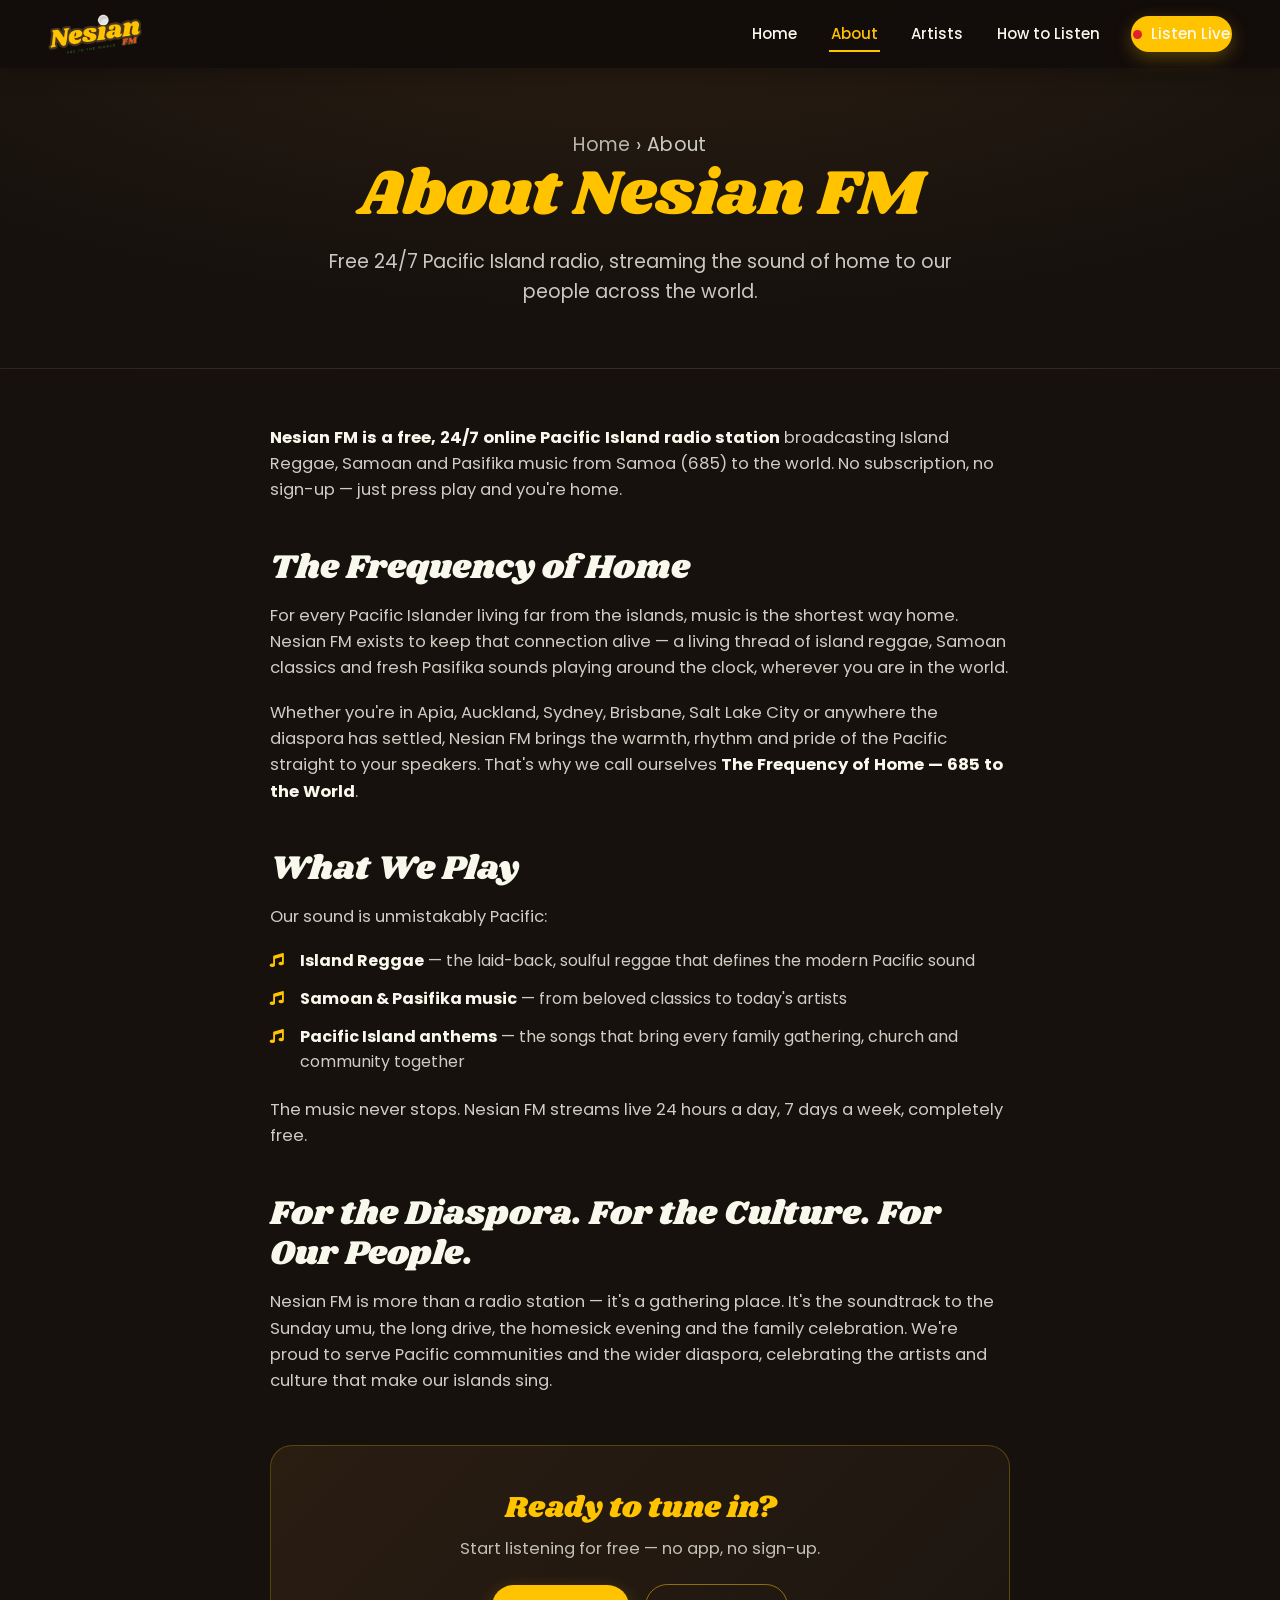
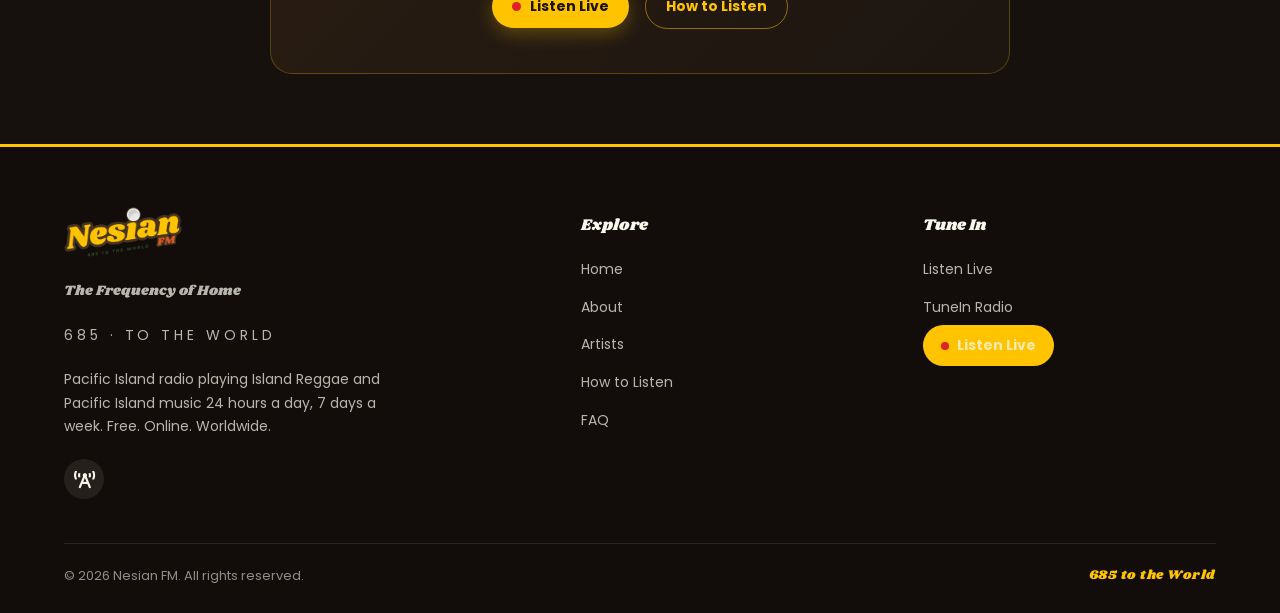
==== about/index.html @ 0bf1f381 "Add content pages: About, How to Listen, Artists - Three lightweight, on-brand pages sharing a new /" ====
<!DOCTYPE html>
<html lang="en-AU">
<head>
<meta charset="UTF-8">
<meta name="viewport" content="width=device-width, initial-scale=1.0, viewport-fit=cover">
<title>About Nesian FM — Pacific Island Radio | The Frequency of Home</title>
<meta name="description" content="Learn about Nesian FM, the free 24/7 online Pacific Island radio station playing Island Reggae, Samoan and Pasifika music from Samoa (685) to the world. The Frequency of Home.">
<link rel="canonical" href="https://nesianfm.com/about/">
<meta name="robots" content="index, follow, max-image-preview:large">
<meta property="og:type" content="website">
<meta property="og:title" content="About Nesian FM — Pacific Island Radio">
<meta property="og:description" content="The story behind Nesian FM — free 24/7 Pacific Island radio playing Island Reggae, Samoan and Pasifika music. 685 to the World.">
<meta property="og:url" content="https://nesianfm.com/about/">
<meta property="og:image" content="https://nesianfm.com/wp-content/uploads/2026/04/Nesian-FM-Facebook-Cover-1536x865.png">
<meta property="og:site_name" content="Nesian FM">
<link rel="icon" href="/wp-content/uploads/2026/04/Favicon-150x150.png" sizes="150x150">
<link rel="preconnect" href="https://fonts.googleapis.com">
<link rel="preconnect" href="https://fonts.gstatic.com" crossorigin>
<link href="https://fonts.googleapis.com/css2?family=Montserrat:wght@400;500;600;700&family=Poppins:wght@400;500;600;700&display=swap" rel="stylesheet">
<link rel="stylesheet" href="https://cdnjs.cloudflare.com/ajax/libs/font-awesome/5.15.4/css/all.min.css">
<link rel="stylesheet" href="/assets/site.css">
<script type="application/ld+json">
{"@context":"https://schema.org","@graph":[
{"@type":"AboutPage","@id":"https://nesianfm.com/about/","url":"https://nesianfm.com/about/","name":"About Nesian FM","isPartOf":{"@id":"https://nesianfm.com/#website"},"about":{"@id":"https://nesianfm.com/#organization"},"description":"About Nesian FM — the free online Pacific Island radio station broadcasting Island Reggae and Pacific Island music worldwide.","inLanguage":"en-AU"},
{"@type":"BreadcrumbList","itemListElement":[
{"@type":"ListItem","position":1,"name":"Home","item":"https://nesianfm.com/"},
{"@type":"ListItem","position":2,"name":"About"}]}
]}
</script>
</head>
<body>
<header class="nfm-header" id="nfm-header">
  <a href="/" class="nfm-logo" aria-label="Nesian FM home"><img src="/wp-content/uploads/2026/04/NESIAN-FM-Transparent-300x127.png" alt="Nesian FM"></a>
  <button class="nfm-burger" id="nfm-burger" aria-label="Toggle menu" aria-expanded="false"><span></span><span></span><span></span></button>
  <nav class="nfm-nav" id="nfm-nav">
    <a href="/">Home</a>
    <a href="/about/" class="nfm-active">About</a>
    <a href="/artists/">Artists</a>
    <a href="/how-to-listen/">How to Listen</a>
    <a href="/?play=1" class="nfm-live"><span class="nfm-dot"></span>Listen Live</a>
  </nav>
</header>

<section class="nfm-page-hero">
  <p class="nfm-crumb"><a href="/">Home</a> &rsaquo; About</p>
  <h1>About Nesian FM</h1>
  <p>Free 24/7 Pacific Island radio, streaming the sound of home to our people across the world.</p>
</section>

<main class="nfm-content">
  <p><strong>Nesian FM is a free, 24/7 online Pacific Island radio station</strong> broadcasting Island Reggae, Samoan and Pasifika music from Samoa (685) to the world. No subscription, no sign-up — just press play and you're home.</p>

  <h2>The Frequency of Home</h2>
  <p>For every Pacific Islander living far from the islands, music is the shortest way home. Nesian FM exists to keep that connection alive — a living thread of island reggae, Samoan classics and fresh Pasifika sounds playing around the clock, wherever you are in the world.</p>
  <p>Whether you're in Apia, Auckland, Sydney, Brisbane, Salt Lake City or anywhere the diaspora has settled, Nesian FM brings the warmth, rhythm and pride of the Pacific straight to your speakers. That's why we call ourselves <strong>The Frequency of Home — 685 to the World</strong>.</p>

  <h2>What We Play</h2>
  <p>Our sound is unmistakably Pacific:</p>
  <ul>
    <li><strong>Island Reggae</strong> — the laid-back, soulful reggae that defines the modern Pacific sound</li>
    <li><strong>Samoan &amp; Pasifika music</strong> — from beloved classics to today's artists</li>
    <li><strong>Pacific Island anthems</strong> — the songs that bring every family gathering, church and community together</li>
  </ul>
  <p>The music never stops. Nesian FM streams live 24 hours a day, 7 days a week, completely free.</p>

  <h2>For the Diaspora. For the Culture. For Our People.</h2>
  <p>Nesian FM is more than a radio station — it's a gathering place. It's the soundtrack to the Sunday umu, the long drive, the homesick evening and the family celebration. We're proud to serve Pacific communities and the wider diaspora, celebrating the artists and culture that make our islands sing.</p>

  <div class="nfm-cta">
    <h2>Ready to tune in?</h2>
    <p>Start listening for free — no app, no sign-up.</p>
    <a href="/?play=1" class="nfm-live"><span class="nfm-dot"></span>Listen Live</a>
    &nbsp;&nbsp;
    <a href="/how-to-listen/" class="nfm-live" style="background:transparent;color:var(--nfm-gold);box-shadow:none;border:1px solid rgba(255,195,0,.5);">How to Listen</a>
  </div>
</main>

<footer class="nfm-footer">
  <div class="nfm-foot-grid">
    <div class="nfm-foot-brand">
      <img src="/wp-content/uploads/2026/04/NESIAN-FM-Transparent-300x127.png" alt="Nesian FM">
      <p class="nfm-tagline">The Frequency of Home</p>
      <p class="nfm-subtag">685 &middot; To The World</p>
      <p>Pacific Island radio playing Island Reggae and Pacific Island music 24 hours a day, 7 days a week. Free. Online. Worldwide.</p>
      <div class="nfm-socials"><a href="https://tunein.com/radio/Nesian-FM-s354598/" aria-label="Listen on TuneIn" target="_blank" rel="noopener"><i class="fas fa-broadcast-tower"></i></a></div>
    </div>
    <div class="nfm-foot-col"><h4>Explore</h4><ul>
      <li><a href="/">Home</a></li>
      <li><a href="/about/">About</a></li>
      <li><a href="/artists/">Artists</a></li>
      <li><a href="/how-to-listen/">How to Listen</a></li>
      <li><a href="/#faq">FAQ</a></li>
    </ul></div>
    <div class="nfm-foot-col"><h4>Tune In</h4><ul>
      <li><a href="/?play=1">Listen Live</a></li>
      <li><a href="https://tunein.com/radio/Nesian-FM-s354598/" target="_blank" rel="noopener">TuneIn Radio</a></li>
    </ul>
    <a href="/?play=1" class="nfm-foot-live"><span class="nfm-dot"></span>Listen Live</a></div>
  </div>
  <div class="nfm-foot-bottom"><p>&copy; 2026 Nesian FM. All rights reserved.</p><p class="nfm-685">685 to the World</p></div>
</footer>

<script>
(function(){var h=document.getElementById('nfm-header'),b=document.getElementById('nfm-burger');
b&&b.addEventListener('click',function(){var o=h.classList.toggle('nfm-open');b.setAttribute('aria-expanded',o?'true':'false');});
document.querySelectorAll('.nfm-nav a').forEach(function(a){a.addEventListener('click',function(){h.classList.remove('nfm-open');});});})();
</script>
</body>
</html>
---- assets/site.css ----
/* ===== Nesian FM — shared site styles (content pages) ===== */
@font-face{
  font-family:'Shrikhand';font-style:normal;font-weight:400;font-display:swap;
  src:url('/fonts/Shrikhand-Latin.woff2') format('woff2');
}
:root{
  --nfm-gold:#FFC300;--nfm-cream:#F8F8EC;--nfm-orange:#E25822;
  --nfm-ink:#16110d;--nfm-ink2:#120d0a;--nfm-ink3:#1c1510;
}
*{box-sizing:border-box;}
html{scroll-behavior:smooth;}
body{margin:0;background:var(--nfm-ink);color:var(--nfm-cream);
  font-family:'Poppins','Montserrat',-apple-system,BlinkMacSystemFont,sans-serif;
  -webkit-font-smoothing:antialiased;line-height:1.6;}
a{color:var(--nfm-gold);text-decoration:none;}

/* ---------- Header (matches homepage) ---------- */
.nfm-header{position:fixed;top:0;left:0;right:0;z-index:9999;display:flex;align-items:center;gap:24px;
  padding:14px clamp(16px,4vw,48px);transition:background .3s ease,box-shadow .3s ease,padding .3s ease;
  background-color:rgba(18,13,10,.92);backdrop-filter:blur(10px);-webkit-backdrop-filter:blur(10px);
  box-shadow:0 2px 24px rgba(0,0,0,.35);}
.nfm-logo{display:flex;align-items:center;flex:0 0 auto;}
.nfm-logo img{height:40px;width:auto;display:block;}
.nfm-nav{display:flex;align-items:center;gap:clamp(14px,2.3vw,36px);margin-left:auto;}
.nfm-nav a{color:var(--nfm-cream);font-weight:500;font-size:15px;position:relative;padding:6px 2px;transition:color .2s ease;white-space:nowrap;}
.nfm-nav a::after{content:"";position:absolute;left:0;bottom:0;height:2px;width:0;background:var(--nfm-gold);transition:width .25s ease;}
.nfm-nav a:hover,.nfm-nav a.nfm-active{color:var(--nfm-gold);}
.nfm-nav a:hover::after,.nfm-nav a.nfm-active::after{width:100%;}
.nfm-live{display:inline-flex;align-items:center;gap:9px;background:var(--nfm-gold);color:#1a1205;
  font-weight:700;font-size:14px;font-family:inherit;padding:10px 20px;border-radius:999px;border:none;cursor:pointer;
  box-shadow:0 6px 18px rgba(255,195,0,.28);transition:transform .15s ease,box-shadow .2s ease,background .2s ease;}
.nfm-live:hover{transform:translateY(-1px);background:#ffce2b;box-shadow:0 8px 22px rgba(255,195,0,.42);}
.nfm-live .nfm-dot{width:9px;height:9px;border-radius:50%;background:#e0202a;animation:nfm-pulse 1.6s infinite;}
@keyframes nfm-pulse{0%{box-shadow:0 0 0 0 rgba(224,32,42,.6)}70%{box-shadow:0 0 0 8px rgba(224,32,42,0)}100%{box-shadow:0 0 0 0 rgba(224,32,42,0)}}
.nfm-burger{display:none;flex-direction:column;gap:5px;background:none;border:0;cursor:pointer;padding:6px;margin-left:auto;}
.nfm-burger span{width:26px;height:2px;background:var(--nfm-cream);border-radius:2px;transition:transform .25s ease,opacity .2s ease;}
.nfm-header.nfm-open .nfm-burger span:nth-child(1){transform:translateY(7px) rotate(45deg);}
.nfm-header.nfm-open .nfm-burger span:nth-child(2){opacity:0;}
.nfm-header.nfm-open .nfm-burger span:nth-child(3){transform:translateY(-7px) rotate(-45deg);}
@media(max-width:900px){
  .nfm-burger{display:flex;}
  .nfm-nav{position:fixed;top:0;right:0;height:100dvh;width:min(78vw,320px);flex-direction:column;
    align-items:flex-start;justify-content:center;gap:26px;padding:0 34px;margin:0;
    background:rgba(18,13,10,.98);backdrop-filter:blur(12px);transform:translateX(100%);
    transition:transform .3s cubic-bezier(.4,0,.2,1);box-shadow:-8px 0 40px rgba(0,0,0,.5);}
  .nfm-header.nfm-open .nfm-nav{transform:translateX(0);}
  .nfm-nav a{font-size:20px;}
  .nfm-nav .nfm-live{margin-top:10px;font-size:16px;padding:12px 26px;}
}

/* ---------- Page hero ---------- */
.nfm-page-hero{padding:130px clamp(20px,5vw,80px) 60px;text-align:center;
  background:radial-gradient(120% 140% at 50% 0%,#2a1d12 0%,var(--nfm-ink) 60%);border-bottom:1px solid rgba(248,248,236,.07);}
.nfm-crumb{font-size:13px;letter-spacing:.02em;color:rgba(248,248,236,.5);margin-bottom:18px;}
.nfm-crumb a{color:rgba(248,248,236,.7);}
.nfm-page-hero h1{font-family:'Shrikhand',serif;font-weight:400;color:var(--nfm-gold);
  font-size:clamp(34px,6vw,64px);line-height:1.1;margin:0 0 16px;}
.nfm-page-hero p{max-width:640px;margin:0 auto;color:rgba(248,248,236,.8);font-size:clamp(16px,2.2vw,19px);}

/* ---------- Content ---------- */
.nfm-content{max-width:820px;margin:0 auto;padding:56px clamp(20px,5vw,40px) 20px;}
.nfm-content h2{font-family:'Shrikhand',serif;font-weight:400;color:var(--nfm-cream);
  font-size:clamp(24px,4vw,34px);line-height:1.2;margin:44px 0 14px;}
.nfm-content h2:first-child{margin-top:0;}
.nfm-content h3{color:var(--nfm-gold);font-size:19px;font-weight:600;margin:28px 0 8px;}
.nfm-content p{color:rgba(248,248,236,.82);font-size:16.5px;margin:0 0 18px;}
.nfm-content strong{color:var(--nfm-cream);}
.nfm-content ul{padding-left:0;list-style:none;margin:0 0 22px;}
.nfm-content ul li{position:relative;padding-left:30px;margin-bottom:12px;color:rgba(248,248,236,.82);}
.nfm-content ul li::before{content:"\f001";font-family:"Font Awesome 5 Free";font-weight:900;
  position:absolute;left:0;top:1px;color:var(--nfm-gold);font-size:14px;}

/* step cards */
.nfm-steps{display:grid;gap:18px;margin:8px 0 26px;}
.nfm-step{display:flex;gap:18px;align-items:flex-start;background:rgba(248,248,236,.04);
  border:1px solid rgba(248,248,236,.1);border-radius:16px;padding:22px 24px;}
.nfm-step-num{flex:0 0 auto;width:38px;height:38px;border-radius:50%;background:var(--nfm-gold);color:#1a1205;
  font-weight:700;display:grid;place-items:center;font-size:17px;}
.nfm-step h3{margin:2px 0 6px;color:var(--nfm-cream);}
.nfm-step p{margin:0;font-size:15px;}

/* CTA band */
.nfm-cta{margin:50px auto;max-width:820px;text-align:center;background:linear-gradient(135deg,#2a1d12,#1c1510);
  border:1px solid rgba(255,195,0,.25);border-radius:22px;padding:44px 28px;}
.nfm-cta h2{font-family:'Shrikhand',serif;font-weight:400;color:var(--nfm-gold);font-size:clamp(22px,4vw,30px);margin:0 0 10px;}
.nfm-cta p{color:rgba(248,248,236,.75);margin:0 0 22px;}

/* ---------- Footer (matches homepage) ---------- */
.nfm-footer{background:var(--nfm-ink2);color:var(--nfm-cream);border-top:3px solid var(--nfm-gold);padding:60px clamp(20px,5vw,80px) 0;}
.nfm-foot-grid{display:grid;grid-template-columns:1.6fr 1fr 1fr;gap:48px;max-width:1200px;margin:0 auto 44px;}
.nfm-foot-brand img{height:50px;width:auto;margin-bottom:16px;}
.nfm-tagline{font-family:'Shrikhand',serif;color:var(--nfm-gold);font-size:20px;line-height:1.25;margin:0 0 4px;}
.nfm-subtag{font-size:12px;letter-spacing:.28em;text-transform:uppercase;color:rgba(248,248,236,.55);margin:0 0 16px;}
.nfm-foot-brand p{color:rgba(248,248,236,.72);font-size:14px;line-height:1.7;max-width:38ch;margin:0 0 20px;}
.nfm-socials{display:flex;gap:12px;}
.nfm-socials a{display:grid;place-items:center;width:40px;height:40px;border-radius:50%;background:rgba(248,248,236,.08);
  color:var(--nfm-cream);font-size:17px;transition:background .2s ease,color .2s ease,transform .15s ease;}
.nfm-socials a:hover{background:var(--nfm-gold);color:#1a1205;transform:translateY(-2px);}
.nfm-foot-col h4{font-family:'Shrikhand',serif;font-weight:400;color:var(--nfm-cream);font-size:16px;margin:6px 0 18px;}
.nfm-foot-col ul{list-style:none;margin:0;padding:0;display:flex;flex-direction:column;gap:12px;}
.nfm-foot-col a{color:rgba(248,248,236,.72);font-size:14px;transition:color .2s ease,padding-left .2s ease;}
.nfm-foot-col a:hover{color:var(--nfm-gold);padding-left:4px;}
.nfm-foot-live{display:inline-flex;align-items:center;gap:8px;margin-top:6px;background:var(--nfm-gold);color:#1a1205;
  font-weight:700;font-size:13px;padding:9px 18px;border-radius:999px;cursor:pointer;border:0;font-family:inherit;transition:transform .15s ease;}
.nfm-foot-live:hover{transform:translateY(-1px);}
.nfm-foot-live .nfm-dot{width:8px;height:8px;border-radius:50%;background:#e0202a;animation:nfm-pulse 1.6s infinite;}
.nfm-foot-bottom{border-top:1px solid rgba(248,248,236,.1);max-width:1200px;margin:0 auto;padding:22px 0 26px;
  display:flex;flex-wrap:wrap;gap:10px 24px;align-items:center;justify-content:space-between;}
.nfm-foot-bottom p{margin:0;font-size:13px;color:rgba(248,248,236,.55);}
.nfm-foot-bottom .nfm-685{font-family:'Shrikhand',serif;color:var(--nfm-gold);letter-spacing:.04em;}
@media(max-width:820px){.nfm-foot-grid{grid-template-columns:1fr 1fr;gap:36px;}.nfm-foot-brand{grid-column:1 / -1;}}
@media(max-width:520px){.nfm-foot-grid{grid-template-columns:1fr;}.nfm-foot-bottom{flex-direction:column;align-items:flex-start;}}
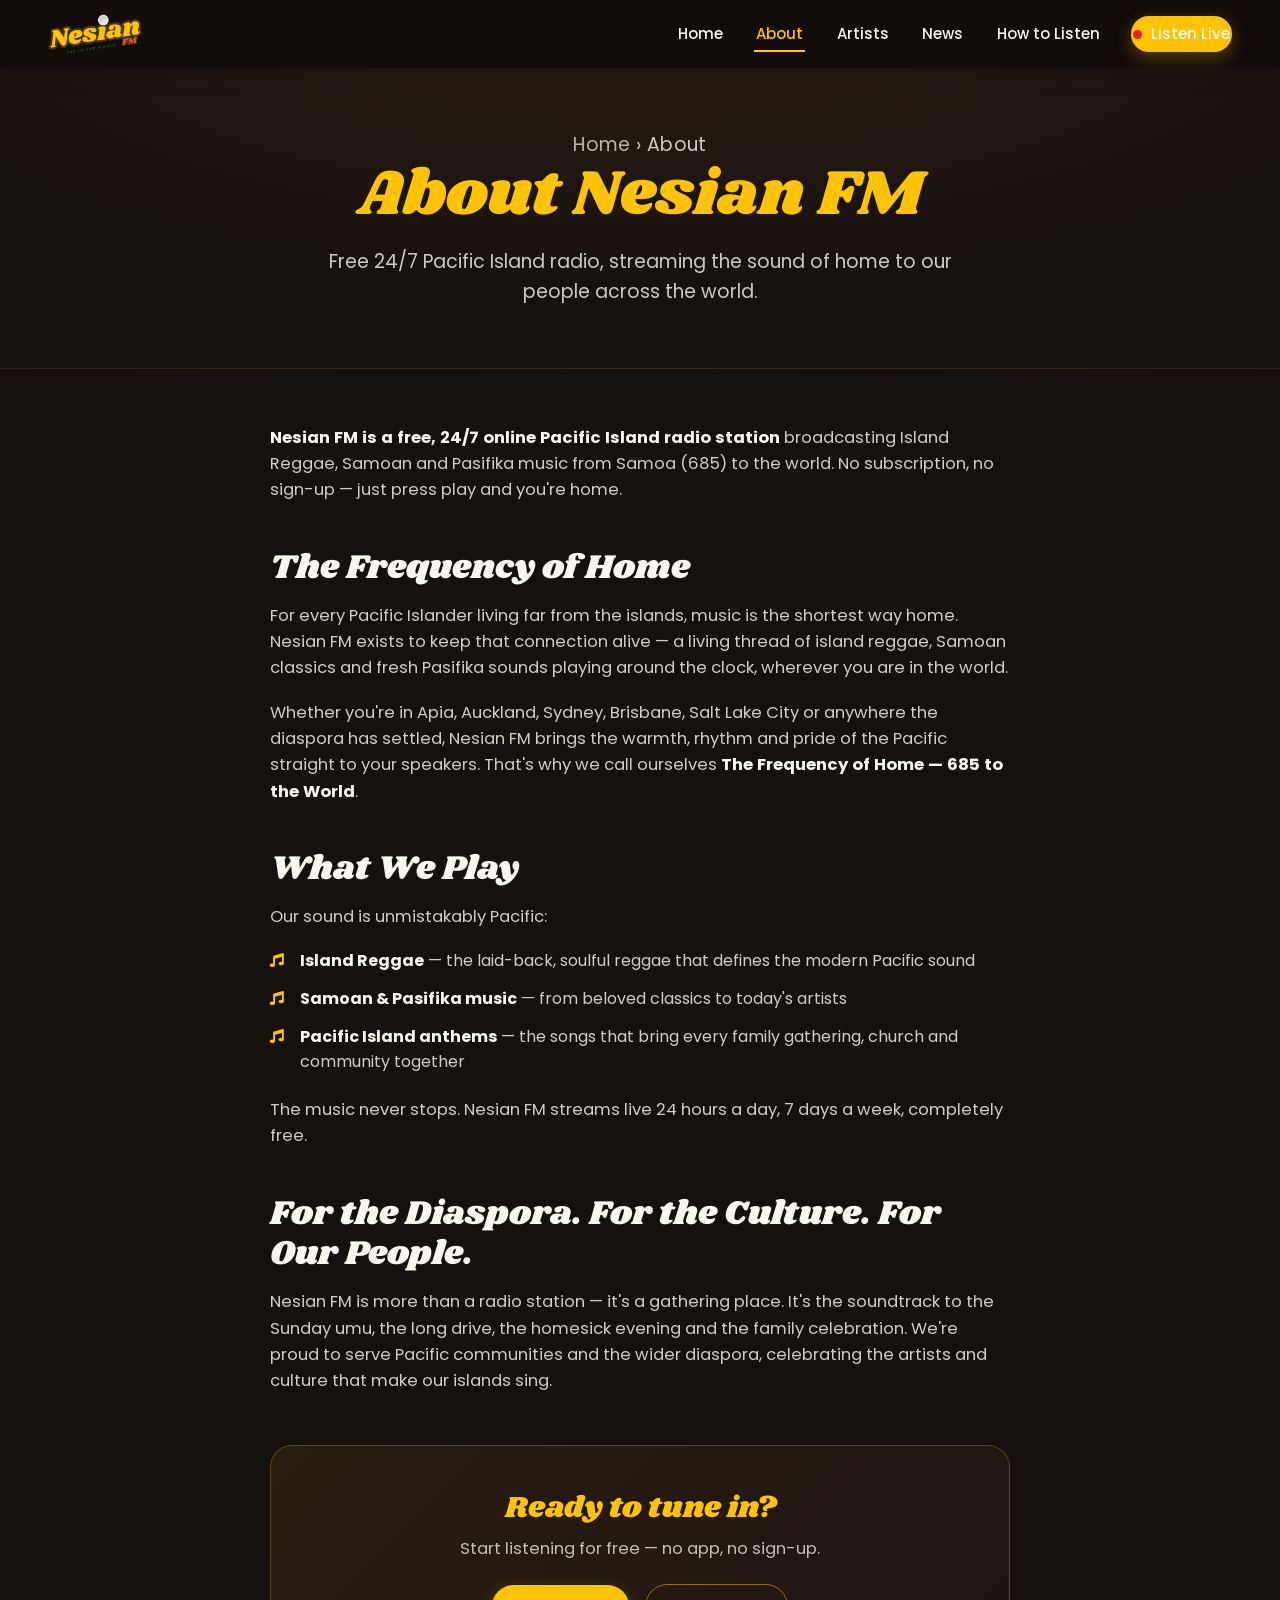
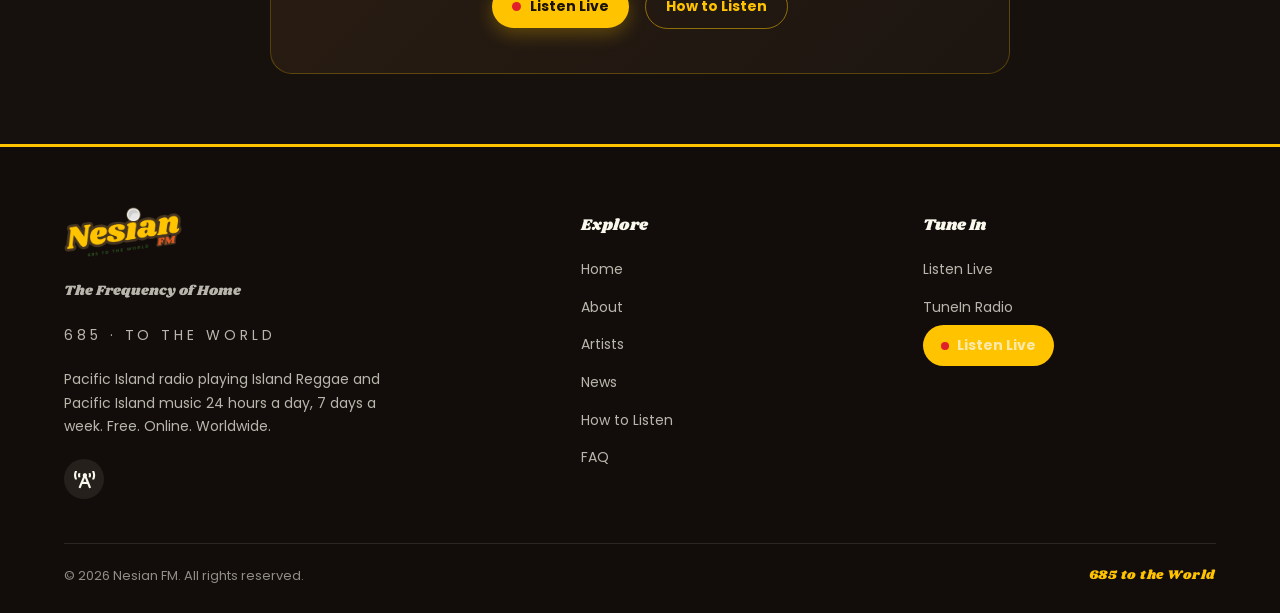
==== commit 17e4dc02: "Add News/blog section with two starter posts - /news/ blog index (card grid, Blog schema) - Two ever" ====
--- a/about/index.html
+++ b/about/index.html
@@ -36,6 +36,7 @@
     <a href="/">Home</a>
     <a href="/about/" class="nfm-active">About</a>
     <a href="/artists/">Artists</a>
+    <a href="/news/">News</a>
     <a href="/how-to-listen/">How to Listen</a>
     <a href="/?play=1" class="nfm-live"><span class="nfm-dot"></span>Listen Live</a>
   </nav>
@@ -88,6 +89,7 @@
       <li><a href="/">Home</a></li>
       <li><a href="/about/">About</a></li>
       <li><a href="/artists/">Artists</a></li>
+      <li><a href="/news/">News</a></li>
       <li><a href="/how-to-listen/">How to Listen</a></li>
       <li><a href="/#faq">FAQ</a></li>
     </ul></div>
--- a/assets/site.css
+++ b/assets/site.css
@@ -85,6 +85,26 @@
 .nfm-cta h2{font-family:'Shrikhand',serif;font-weight:400;color:var(--nfm-gold);font-size:clamp(22px,4vw,30px);margin:0 0 10px;}
 .nfm-cta p{color:rgba(248,248,236,.75);margin:0 0 22px;}
 
+/* ---------- Blog / News ---------- */
+.nfm-blog{max-width:1080px;margin:0 auto;padding:52px clamp(20px,5vw,40px) 20px;}
+.nfm-blog-grid{display:grid;grid-template-columns:repeat(auto-fill,minmax(300px,1fr));gap:26px;}
+.nfm-card{display:flex;flex-direction:column;background:rgba(248,248,236,.04);border:1px solid rgba(248,248,236,.1);
+  border-radius:18px;overflow:hidden;transition:transform .18s ease,border-color .2s ease;}
+.nfm-card:hover{transform:translateY(-4px);border-color:rgba(255,195,0,.45);}
+.nfm-card-img{aspect-ratio:16/9;width:100%;object-fit:cover;background:#2a1d12;}
+.nfm-card-body{padding:22px 24px 26px;display:flex;flex-direction:column;flex:1;}
+.nfm-post-meta{font-size:12.5px;letter-spacing:.03em;text-transform:uppercase;color:var(--nfm-orange);margin-bottom:10px;font-weight:600;}
+.nfm-card h3{font-family:'Poppins',sans-serif;font-weight:600;color:var(--nfm-cream);font-size:20px;line-height:1.3;margin:0 0 10px;}
+.nfm-card p{color:rgba(248,248,236,.72);font-size:14.5px;margin:0 0 18px;flex:1;}
+.nfm-card a.nfm-readmore{color:var(--nfm-gold);font-weight:600;font-size:14px;align-self:flex-start;}
+.nfm-card a.nfm-readmore::after{content:" \2192";}
+
+/* article */
+.nfm-article-head{padding:120px clamp(20px,5vw,40px) 24px;max-width:800px;margin:0 auto;text-align:center;}
+.nfm-article-head .nfm-post-meta{color:var(--nfm-orange);}
+.nfm-article-head h1{font-family:'Shrikhand',serif;font-weight:400;color:var(--nfm-gold);
+  font-size:clamp(30px,5vw,50px);line-height:1.12;margin:6px 0 0;}
+
 /* ---------- Footer (matches homepage) ---------- */
 .nfm-footer{background:var(--nfm-ink2);color:var(--nfm-cream);border-top:3px solid var(--nfm-gold);padding:60px clamp(20px,5vw,80px) 0;}
 .nfm-foot-grid{display:grid;grid-template-columns:1.6fr 1fr 1fr;gap:48px;max-width:1200px;margin:0 auto 44px;}
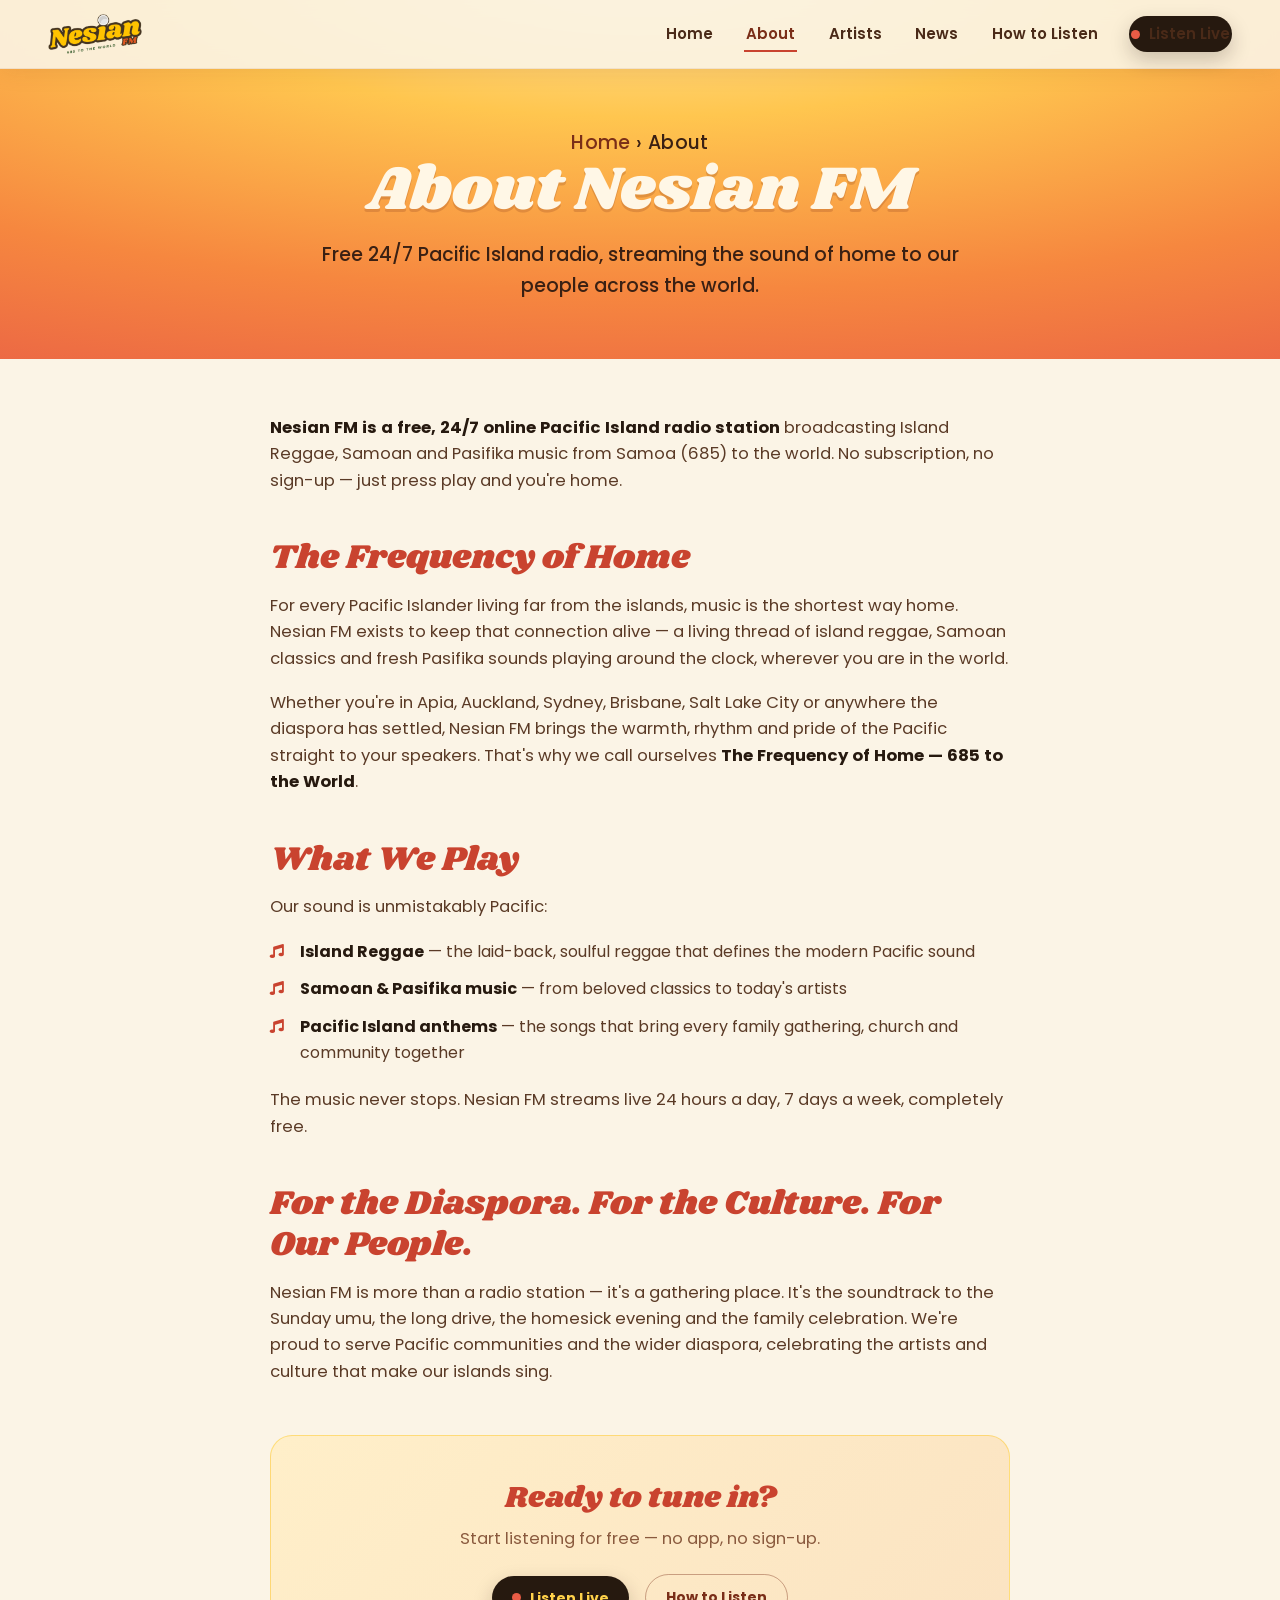
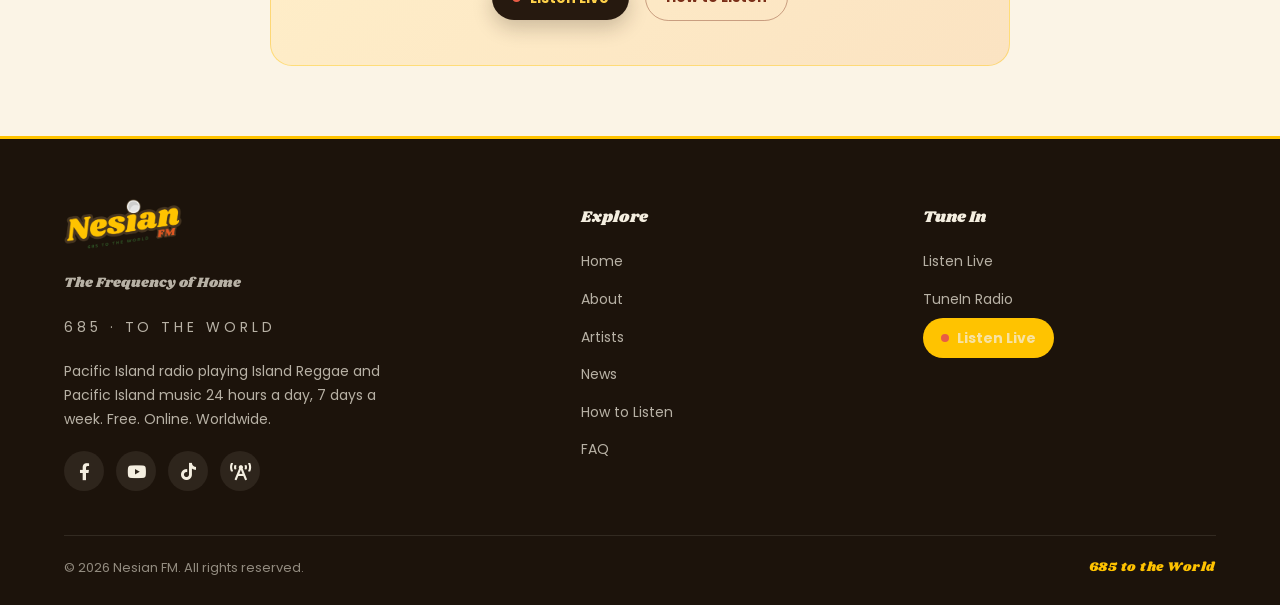
==== commit b0636e27: "Extend warm design site-wide; fix homepage image + icons - Homepage: re-add Font Awesome (was droppe" ====
--- a/about/index.html
+++ b/about/index.html
@@ -27,6 +27,13 @@
 {"@type":"ListItem","position":2,"name":"About"}]}
 ]}
 </script>
+<link rel="manifest" href="/manifest.json">
+<meta name="theme-color" content="#120d0a">
+<link rel="apple-touch-icon" href="/wp-content/uploads/2026/04/NESIAN-FM-LOGO-512-x-512-px.png">
+<meta name="apple-mobile-web-app-capable" content="yes">
+<meta name="mobile-web-app-capable" content="yes">
+<meta name="apple-mobile-web-app-status-bar-style" content="black-translucent">
+<meta name="apple-mobile-web-app-title" content="Nesian FM">
 </head>
 <body>
 <header class="nfm-header" id="nfm-header">
@@ -72,7 +79,7 @@
     <p>Start listening for free — no app, no sign-up.</p>
     <a href="/?play=1" class="nfm-live"><span class="nfm-dot"></span>Listen Live</a>
     &nbsp;&nbsp;
-    <a href="/how-to-listen/" class="nfm-live" style="background:transparent;color:var(--nfm-gold);box-shadow:none;border:1px solid rgba(255,195,0,.5);">How to Listen</a>
+    <a href="/how-to-listen/" class="nfm-live" style="background:transparent;color:var(--warm);box-shadow:none;border:1px solid rgba(122,46,24,.4);">How to Listen</a>
   </div>
 </main>
 
@@ -83,7 +90,12 @@
       <p class="nfm-tagline">The Frequency of Home</p>
       <p class="nfm-subtag">685 &middot; To The World</p>
       <p>Pacific Island radio playing Island Reggae and Pacific Island music 24 hours a day, 7 days a week. Free. Online. Worldwide.</p>
-      <div class="nfm-socials"><a href="https://tunein.com/radio/Nesian-FM-s354598/" aria-label="Listen on TuneIn" target="_blank" rel="noopener"><i class="fas fa-broadcast-tower"></i></a></div>
+      <div class="nfm-socials">
+        <a href="https://www.facebook.com/nesianfm" aria-label="Facebook" target="_blank" rel="noopener"><i class="fab fa-facebook-f"></i></a>
+        <a href="https://www.youtube.com/@TamaVaiusu" aria-label="YouTube" target="_blank" rel="noopener"><i class="fab fa-youtube"></i></a>
+        <a href="https://www.tiktok.com/@tama.vaiusu" aria-label="TikTok" target="_blank" rel="noopener"><i class="fab fa-tiktok"></i></a>
+        <a href="https://tunein.com/radio/Nesian-FM-s354598/" aria-label="Listen on TuneIn" target="_blank" rel="noopener"><i class="fas fa-broadcast-tower"></i></a>
+      </div>
     </div>
     <div class="nfm-foot-col"><h4>Explore</h4><ul>
       <li><a href="/">Home</a></li>
@@ -107,5 +119,6 @@
 b&&b.addEventListener('click',function(){var o=h.classList.toggle('nfm-open');b.setAttribute('aria-expanded',o?'true':'false');});
 document.querySelectorAll('.nfm-nav a').forEach(function(a){a.addEventListener('click',function(){h.classList.remove('nfm-open');});});})();
 </script>
+<script>if("serviceWorker" in navigator){window.addEventListener("load",function(){navigator.serviceWorker.register("/sw.js").catch(function(){});});}</script>
 </body>
 </html>
--- a/assets/site.css
+++ b/assets/site.css
@@ -1,39 +1,41 @@
-/* ===== Nesian FM — shared site styles (content pages) ===== */
+/* ===== Nesian FM — shared site styles (warm island theme) ===== */
 @font-face{
   font-family:'Shrikhand';font-style:normal;font-weight:400;font-display:swap;
   src:url('/fonts/Shrikhand-Latin.woff2') format('woff2');
 }
 :root{
-  --nfm-gold:#FFC300;--nfm-cream:#F8F8EC;--nfm-orange:#E25822;
-  --nfm-ink:#16110d;--nfm-ink2:#120d0a;--nfm-ink3:#1c1510;
+  --cream:#FBF4E6;--ink:#26190F;--gold:#FFC300;--gold2:#FFD24A;
+  --coral:#C9432F;--coral2:#E85C46;--warm:#7A2E18;--sub:#8A5A3E;
+  --footer:#1C130B;--card:#FFFCF4;--line:#EAD9B8;
 }
 *{box-sizing:border-box;}
 html{scroll-behavior:smooth;}
-body{margin:0;background:var(--nfm-ink);color:var(--nfm-cream);
+body{margin:0;background:var(--cream);color:var(--ink);
   font-family:'Poppins','Montserrat',-apple-system,BlinkMacSystemFont,sans-serif;
   -webkit-font-smoothing:antialiased;line-height:1.6;}
-a{color:var(--nfm-gold);text-decoration:none;}
+a{color:var(--coral);text-decoration:none;}
+a:hover{color:#a8410f;}
 
-/* ---------- Header (matches homepage) ---------- */
+/* ---------- Header (warm bar) ---------- */
 .nfm-header{position:fixed;top:0;left:0;right:0;z-index:9999;display:flex;align-items:center;gap:24px;
   padding:14px clamp(16px,4vw,48px);transition:background .3s ease,box-shadow .3s ease,padding .3s ease;
-  background-color:rgba(18,13,10,.92);backdrop-filter:blur(10px);-webkit-backdrop-filter:blur(10px);
-  box-shadow:0 2px 24px rgba(0,0,0,.35);}
+  background-color:rgba(251,244,230,.9);backdrop-filter:blur(10px);-webkit-backdrop-filter:blur(10px);
+  box-shadow:0 2px 22px rgba(122,46,24,.12);border-bottom:1px solid rgba(122,46,24,.08);}
 .nfm-logo{display:flex;align-items:center;flex:0 0 auto;}
 .nfm-logo img{height:40px;width:auto;display:block;}
 .nfm-nav{display:flex;align-items:center;gap:clamp(14px,2.3vw,36px);margin-left:auto;}
-.nfm-nav a{color:var(--nfm-cream);font-weight:500;font-size:15px;position:relative;padding:6px 2px;transition:color .2s ease;white-space:nowrap;}
-.nfm-nav a::after{content:"";position:absolute;left:0;bottom:0;height:2px;width:0;background:var(--nfm-gold);transition:width .25s ease;}
-.nfm-nav a:hover,.nfm-nav a.nfm-active{color:var(--nfm-gold);}
+.nfm-nav a{color:#4A2A18;font-weight:600;font-size:15px;position:relative;padding:6px 2px;transition:color .2s ease;white-space:nowrap;}
+.nfm-nav a::after{content:"";position:absolute;left:0;bottom:0;height:2px;width:0;background:var(--coral);transition:width .25s ease;}
+.nfm-nav a:hover,.nfm-nav a.nfm-active{color:var(--warm);}
 .nfm-nav a:hover::after,.nfm-nav a.nfm-active::after{width:100%;}
-.nfm-live{display:inline-flex;align-items:center;gap:9px;background:var(--nfm-gold);color:#1a1205;
-  font-weight:700;font-size:14px;font-family:inherit;padding:10px 20px;border-radius:999px;border:none;cursor:pointer;
-  box-shadow:0 6px 18px rgba(255,195,0,.28);transition:transform .15s ease,box-shadow .2s ease,background .2s ease;}
-.nfm-live:hover{transform:translateY(-1px);background:#ffce2b;box-shadow:0 8px 22px rgba(255,195,0,.42);}
-.nfm-live .nfm-dot{width:9px;height:9px;border-radius:50%;background:#e0202a;animation:nfm-pulse 1.6s infinite;}
-@keyframes nfm-pulse{0%{box-shadow:0 0 0 0 rgba(224,32,42,.6)}70%{box-shadow:0 0 0 8px rgba(224,32,42,0)}100%{box-shadow:0 0 0 0 rgba(224,32,42,0)}}
+.nfm-live{display:inline-flex;align-items:center;gap:9px;background:var(--ink);color:var(--gold2);
+  font-weight:700;font-size:14px;font-family:inherit;padding:11px 20px;border-radius:999px;border:none;cursor:pointer;
+  box-shadow:0 8px 20px rgba(38,25,15,.22);transition:transform .15s ease,box-shadow .2s ease;}
+.nfm-live:hover{transform:translateY(-1px);}
+.nfm-live .nfm-dot{width:9px;height:9px;border-radius:50%;background:var(--coral2);animation:nfm-pulse 1.6s infinite;}
+@keyframes nfm-pulse{0%{box-shadow:0 0 0 0 rgba(232,92,70,.55)}70%{box-shadow:0 0 0 8px rgba(232,92,70,0)}100%{box-shadow:0 0 0 0 rgba(232,92,70,0)}}
 .nfm-burger{display:none;flex-direction:column;gap:5px;background:none;border:0;cursor:pointer;padding:6px;margin-left:auto;}
-.nfm-burger span{width:26px;height:2px;background:var(--nfm-cream);border-radius:2px;transition:transform .25s ease,opacity .2s ease;}
+.nfm-burger span{width:26px;height:2px;background:var(--warm);border-radius:2px;transition:transform .25s ease,opacity .2s ease;}
 .nfm-header.nfm-open .nfm-burger span:nth-child(1){transform:translateY(7px) rotate(45deg);}
 .nfm-header.nfm-open .nfm-burger span:nth-child(2){opacity:0;}
 .nfm-header.nfm-open .nfm-burger span:nth-child(3){transform:translateY(-7px) rotate(-45deg);}
@@ -41,92 +43,92 @@
   .nfm-burger{display:flex;}
   .nfm-nav{position:fixed;top:0;right:0;height:100dvh;width:min(78vw,320px);flex-direction:column;
     align-items:flex-start;justify-content:center;gap:26px;padding:0 34px;margin:0;
-    background:rgba(18,13,10,.98);backdrop-filter:blur(12px);transform:translateX(100%);
-    transition:transform .3s cubic-bezier(.4,0,.2,1);box-shadow:-8px 0 40px rgba(0,0,0,.5);}
+    background:rgba(30,20,12,.98);backdrop-filter:blur(12px);transform:translateX(100%);
+    transition:transform .3s cubic-bezier(.4,0,.2,1);box-shadow:-8px 0 40px rgba(0,0,0,.4);}
   .nfm-header.nfm-open .nfm-nav{transform:translateX(0);}
-  .nfm-nav a{font-size:20px;}
+  .nfm-nav a{font-size:20px;color:#FBF4E6;}
   .nfm-nav .nfm-live{margin-top:10px;font-size:16px;padding:12px 26px;}
 }
 
-/* ---------- Page hero ---------- */
-.nfm-page-hero{padding:130px clamp(20px,5vw,80px) 60px;text-align:center;
-  background:radial-gradient(120% 140% at 50% 0%,#2a1d12 0%,var(--nfm-ink) 60%);border-bottom:1px solid rgba(248,248,236,.07);}
-.nfm-crumb{font-size:13px;letter-spacing:.02em;color:rgba(248,248,236,.5);margin-bottom:18px;}
-.nfm-crumb a{color:rgba(248,248,236,.7);}
-.nfm-page-hero h1{font-family:'Shrikhand',serif;font-weight:400;color:var(--nfm-gold);
-  font-size:clamp(34px,6vw,64px);line-height:1.1;margin:0 0 16px;}
-.nfm-page-hero p{max-width:640px;margin:0 auto;color:rgba(248,248,236,.8);font-size:clamp(16px,2.2vw,19px);}
+/* ---------- Page hero (warm gradient) ---------- */
+.nfm-page-hero{padding:128px clamp(20px,5vw,80px) 58px;text-align:center;
+  background:radial-gradient(125% 135% at 50% -8%, #FFE7A6 0%, #FFC64F 30%, #F6873F 66%, #E85C46 100%);}
+.nfm-crumb{font-size:13px;letter-spacing:.02em;color:var(--warm);margin-bottom:16px;font-weight:600;}
+.nfm-crumb a{color:var(--warm);}
+.nfm-page-hero h1{font-family:'Shrikhand',serif;font-weight:400;color:#FFF7E6;text-shadow:0 3px 0 rgba(122,46,24,.2);
+  font-size:clamp(34px,6vw,62px);line-height:1.06;margin:0 0 16px;}
+.nfm-page-hero p{max-width:640px;margin:0 auto;color:#3A2013;font-weight:500;font-size:clamp(16px,2.2vw,19px);}
 
 /* ---------- Content ---------- */
 .nfm-content{max-width:820px;margin:0 auto;padding:56px clamp(20px,5vw,40px) 20px;}
-.nfm-content h2{font-family:'Shrikhand',serif;font-weight:400;color:var(--nfm-cream);
+.nfm-content h2{font-family:'Shrikhand',serif;font-weight:400;color:var(--coral);
   font-size:clamp(24px,4vw,34px);line-height:1.2;margin:44px 0 14px;}
 .nfm-content h2:first-child{margin-top:0;}
-.nfm-content h3{color:var(--nfm-gold);font-size:19px;font-weight:600;margin:28px 0 8px;}
-.nfm-content p{color:rgba(248,248,236,.82);font-size:16.5px;margin:0 0 18px;}
-.nfm-content strong{color:var(--nfm-cream);}
+.nfm-content h3{color:var(--warm);font-size:19px;font-weight:600;margin:28px 0 8px;}
+.nfm-content p{color:#5A3A26;font-size:16.5px;margin:0 0 18px;}
+.nfm-content strong{color:var(--ink);}
 .nfm-content ul{padding-left:0;list-style:none;margin:0 0 22px;}
-.nfm-content ul li{position:relative;padding-left:30px;margin-bottom:12px;color:rgba(248,248,236,.82);}
+.nfm-content ul li{position:relative;padding-left:30px;margin-bottom:12px;color:#5A3A26;}
 .nfm-content ul li::before{content:"\f001";font-family:"Font Awesome 5 Free";font-weight:900;
-  position:absolute;left:0;top:1px;color:var(--nfm-gold);font-size:14px;}
+  position:absolute;left:0;top:1px;color:var(--coral);font-size:14px;}
 
 /* step cards */
 .nfm-steps{display:grid;gap:18px;margin:8px 0 26px;}
-.nfm-step{display:flex;gap:18px;align-items:flex-start;background:rgba(248,248,236,.04);
-  border:1px solid rgba(248,248,236,.1);border-radius:16px;padding:22px 24px;}
-.nfm-step-num{flex:0 0 auto;width:38px;height:38px;border-radius:50%;background:var(--nfm-gold);color:#1a1205;
+.nfm-step{display:flex;gap:18px;align-items:flex-start;background:var(--card);
+  border:1px solid var(--line);border-radius:16px;padding:22px 24px;box-shadow:0 8px 22px rgba(122,46,24,.06);}
+.nfm-step-num{flex:0 0 auto;width:38px;height:38px;border-radius:50%;background:var(--ink);color:var(--gold2);
   font-weight:700;display:grid;place-items:center;font-size:17px;}
-.nfm-step h3{margin:2px 0 6px;color:var(--nfm-cream);}
+.nfm-step h3{margin:2px 0 6px;color:var(--ink);}
 .nfm-step p{margin:0;font-size:15px;}
 
 /* CTA band */
-.nfm-cta{margin:50px auto;max-width:820px;text-align:center;background:linear-gradient(135deg,#2a1d12,#1c1510);
-  border:1px solid rgba(255,195,0,.25);border-radius:22px;padding:44px 28px;}
-.nfm-cta h2{font-family:'Shrikhand',serif;font-weight:400;color:var(--nfm-gold);font-size:clamp(22px,4vw,30px);margin:0 0 10px;}
-.nfm-cta p{color:rgba(248,248,236,.75);margin:0 0 22px;}
+.nfm-cta{margin:50px auto;max-width:820px;text-align:center;background:linear-gradient(135deg,#FFEFC9,#FBE3C2);
+  border:1px solid rgba(255,195,0,.4);border-radius:22px;padding:44px 28px;}
+.nfm-cta h2{font-family:'Shrikhand',serif;font-weight:400;color:var(--coral);font-size:clamp(22px,4vw,30px);margin:0 0 10px;}
+.nfm-cta p{color:var(--sub);margin:0 0 22px;}
 
 /* ---------- Blog / News ---------- */
 .nfm-blog{max-width:1080px;margin:0 auto;padding:52px clamp(20px,5vw,40px) 20px;}
 .nfm-blog-grid{display:grid;grid-template-columns:repeat(auto-fill,minmax(300px,1fr));gap:26px;}
-.nfm-card{display:flex;flex-direction:column;background:rgba(248,248,236,.04);border:1px solid rgba(248,248,236,.1);
-  border-radius:18px;overflow:hidden;transition:transform .18s ease,border-color .2s ease;}
-.nfm-card:hover{transform:translateY(-4px);border-color:rgba(255,195,0,.45);}
-.nfm-card-img{aspect-ratio:16/9;width:100%;object-fit:cover;background:#2a1d12;}
+.nfm-card{display:flex;flex-direction:column;background:var(--card);border:1px solid var(--line);
+  border-radius:18px;overflow:hidden;transition:transform .18s ease,border-color .2s ease,box-shadow .2s ease;box-shadow:0 10px 26px rgba(122,46,24,.07);}
+.nfm-card:hover{transform:translateY(-4px);border-color:rgba(201,67,47,.4);box-shadow:0 18px 40px rgba(122,46,24,.14);}
+.nfm-card-img{aspect-ratio:16/9;width:100%;object-fit:cover;background:#F6873F;}
 .nfm-card-body{padding:22px 24px 26px;display:flex;flex-direction:column;flex:1;}
-.nfm-post-meta{font-size:12.5px;letter-spacing:.03em;text-transform:uppercase;color:var(--nfm-orange);margin-bottom:10px;font-weight:600;}
-.nfm-card h3{font-family:'Poppins',sans-serif;font-weight:600;color:var(--nfm-cream);font-size:20px;line-height:1.3;margin:0 0 10px;}
-.nfm-card p{color:rgba(248,248,236,.72);font-size:14.5px;margin:0 0 18px;flex:1;}
-.nfm-card a.nfm-readmore{color:var(--nfm-gold);font-weight:600;font-size:14px;align-self:flex-start;}
+.nfm-post-meta{font-size:12.5px;letter-spacing:.03em;text-transform:uppercase;color:var(--coral);margin-bottom:10px;font-weight:600;}
+.nfm-card h3{font-family:'Poppins',sans-serif;font-weight:600;color:var(--ink);font-size:20px;line-height:1.3;margin:0 0 10px;}
+.nfm-card p{color:var(--sub);font-size:14.5px;margin:0 0 18px;flex:1;}
+.nfm-card a.nfm-readmore{color:var(--coral);font-weight:600;font-size:14px;align-self:flex-start;}
 .nfm-card a.nfm-readmore::after{content:" \2192";}
 
 /* article */
 .nfm-article-head{padding:120px clamp(20px,5vw,40px) 24px;max-width:800px;margin:0 auto;text-align:center;}
-.nfm-article-head .nfm-post-meta{color:var(--nfm-orange);}
-.nfm-article-head h1{font-family:'Shrikhand',serif;font-weight:400;color:var(--nfm-gold);
+.nfm-article-head .nfm-post-meta{color:var(--coral);}
+.nfm-article-head h1{font-family:'Shrikhand',serif;font-weight:400;color:var(--coral);
   font-size:clamp(30px,5vw,50px);line-height:1.12;margin:6px 0 0;}
 
-/* ---------- Footer (matches homepage) ---------- */
-.nfm-footer{background:var(--nfm-ink2);color:var(--nfm-cream);border-top:3px solid var(--nfm-gold);padding:60px clamp(20px,5vw,80px) 0;}
+/* ---------- Footer (dark, consistent with homepage) ---------- */
+.nfm-footer{background:var(--footer);color:#F4EEE0;border-top:3px solid var(--gold);padding:60px clamp(20px,5vw,80px) 0;}
 .nfm-foot-grid{display:grid;grid-template-columns:1.6fr 1fr 1fr;gap:48px;max-width:1200px;margin:0 auto 44px;}
 .nfm-foot-brand img{height:50px;width:auto;margin-bottom:16px;}
-.nfm-tagline{font-family:'Shrikhand',serif;color:var(--nfm-gold);font-size:20px;line-height:1.25;margin:0 0 4px;}
-.nfm-subtag{font-size:12px;letter-spacing:.28em;text-transform:uppercase;color:rgba(248,248,236,.55);margin:0 0 16px;}
-.nfm-foot-brand p{color:rgba(248,248,236,.72);font-size:14px;line-height:1.7;max-width:38ch;margin:0 0 20px;}
+.nfm-tagline{font-family:'Shrikhand',serif;color:var(--gold);font-size:20px;line-height:1.25;margin:0 0 4px;}
+.nfm-subtag{font-size:12px;letter-spacing:.28em;text-transform:uppercase;color:rgba(244,238,224,.55);margin:0 0 16px;}
+.nfm-foot-brand p{color:rgba(244,238,224,.72);font-size:14px;line-height:1.7;max-width:38ch;margin:0 0 20px;}
 .nfm-socials{display:flex;gap:12px;}
-.nfm-socials a{display:grid;place-items:center;width:40px;height:40px;border-radius:50%;background:rgba(248,248,236,.08);
-  color:var(--nfm-cream);font-size:17px;transition:background .2s ease,color .2s ease,transform .15s ease;}
-.nfm-socials a:hover{background:var(--nfm-gold);color:#1a1205;transform:translateY(-2px);}
-.nfm-foot-col h4{font-family:'Shrikhand',serif;font-weight:400;color:var(--nfm-cream);font-size:16px;margin:6px 0 18px;}
+.nfm-socials a{display:grid;place-items:center;width:40px;height:40px;border-radius:50%;background:rgba(244,238,224,.08);
+  color:#F4EEE0;font-size:17px;transition:background .2s ease,color .2s ease,transform .15s ease;}
+.nfm-socials a:hover{background:var(--gold);color:#1a1205;transform:translateY(-2px);}
+.nfm-foot-col h4{font-family:'Shrikhand',serif;font-weight:400;color:#F4EEE0;font-size:16px;margin:6px 0 18px;}
 .nfm-foot-col ul{list-style:none;margin:0;padding:0;display:flex;flex-direction:column;gap:12px;}
-.nfm-foot-col a{color:rgba(248,248,236,.72);font-size:14px;transition:color .2s ease,padding-left .2s ease;}
-.nfm-foot-col a:hover{color:var(--nfm-gold);padding-left:4px;}
-.nfm-foot-live{display:inline-flex;align-items:center;gap:8px;margin-top:6px;background:var(--nfm-gold);color:#1a1205;
+.nfm-foot-col a{color:rgba(244,238,224,.72);font-size:14px;transition:color .2s ease,padding-left .2s ease;}
+.nfm-foot-col a:hover{color:var(--gold);padding-left:4px;}
+.nfm-foot-live{display:inline-flex;align-items:center;gap:8px;margin-top:6px;background:var(--gold);color:#1a1205;
   font-weight:700;font-size:13px;padding:9px 18px;border-radius:999px;cursor:pointer;border:0;font-family:inherit;transition:transform .15s ease;}
 .nfm-foot-live:hover{transform:translateY(-1px);}
-.nfm-foot-live .nfm-dot{width:8px;height:8px;border-radius:50%;background:#e0202a;animation:nfm-pulse 1.6s infinite;}
-.nfm-foot-bottom{border-top:1px solid rgba(248,248,236,.1);max-width:1200px;margin:0 auto;padding:22px 0 26px;
+.nfm-foot-live .nfm-dot{width:8px;height:8px;border-radius:50%;background:var(--coral2);animation:nfm-pulse 1.6s infinite;}
+.nfm-foot-bottom{border-top:1px solid rgba(244,238,224,.1);max-width:1200px;margin:0 auto;padding:22px 0 26px;
   display:flex;flex-wrap:wrap;gap:10px 24px;align-items:center;justify-content:space-between;}
-.nfm-foot-bottom p{margin:0;font-size:13px;color:rgba(248,248,236,.55);}
-.nfm-foot-bottom .nfm-685{font-family:'Shrikhand',serif;color:var(--nfm-gold);letter-spacing:.04em;}
+.nfm-foot-bottom p{margin:0;font-size:13px;color:rgba(244,238,224,.55);}
+.nfm-foot-bottom .nfm-685{font-family:'Shrikhand',serif;color:var(--gold);letter-spacing:.04em;}
 @media(max-width:820px){.nfm-foot-grid{grid-template-columns:1fr 1fr;gap:36px;}.nfm-foot-brand{grid-column:1 / -1;}}
 @media(max-width:520px){.nfm-foot-grid{grid-template-columns:1fr;}.nfm-foot-bottom{flex-direction:column;align-items:flex-start;}}
